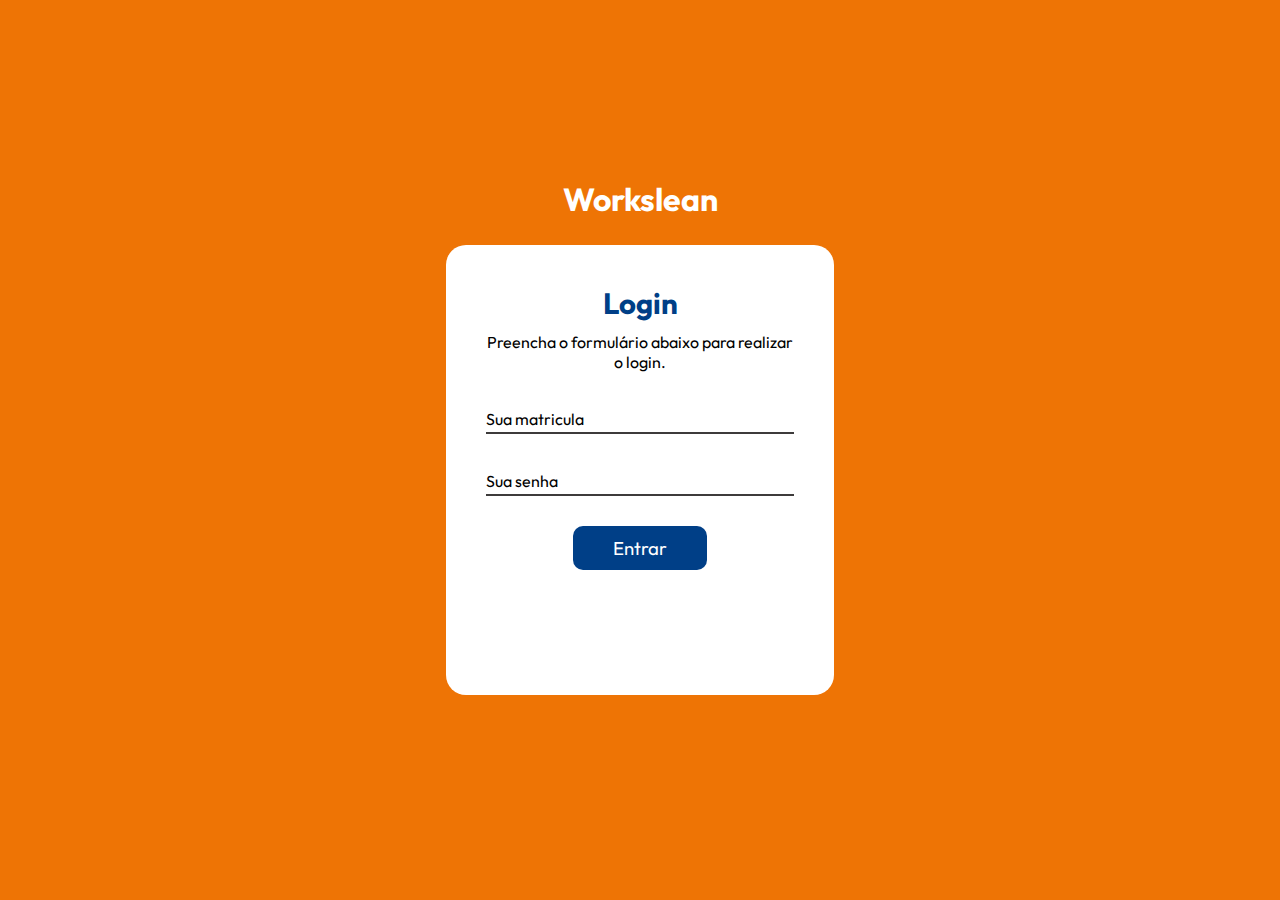
==== index.html @ ad7c2f4c "Titulo do login" ====
<!DOCTYPE html>
<html lang="en">
<head>
    <meta charset="UTF-8">
    <meta name="viewport" content="width=, initial-scale=1.0">
    <title>Tela login</title>
    <link rel="stylesheet" href="style.css">
</head>
<body>
<header>
    <nav class="titulo"><h1>Workslean</h1></nav>
</hearder>
    <section class="form-container">
        <div class="container">
            <form action="">
                <h1>Login</h1>
                <p>Preencha o formulário abaixo para realizar o login.</p>
                <div class="input-single">
                    <input type="text" name="" id="matricula-box" class="input" required>
                    <label for="matricula-box">Sua matricula</label>
                </div>

                <div class="input-single">
                    <input type="text" name="" id="senha-box" class="input" required>
                    <label for="senha-box">Sua senha</label>
                </div>

                <div class="btn"><input type="submit" value="Entrar"></div>
            </form>
        </div>
    </section>
</body>
</html>
---- style.css ----
@import url('https://fonts.googleapis.com/css2?family=Outfit:wght@100;200;300;400;500;600;700;800;900&display=swap');

*{
    margin: 0;
    padding: 0;
    box-sizing: border-box;
    font-family: 'Outfit', sans-serif;
}

.titulo {
    display: flex;
    justify-content: center ;
    color: #ffffff;
}

body{
    width: 100%;
    height: 100vh;
    background-color: #ee7405;
    background-position: center;
    background-repeat: no-repeat;
    background-size: cover;
    display: flex;
    align-items: center;
    justify-content: center;
}

.container{
    max-width: 1280px;
    margin: 0 auto;
    padding: 6%;
    box-shadow: #f89f4c;
}

form{
    background: #ffffff;
    max-width: 500px;
    height: 450px;
    padding: 40px;
    border-radius: 20px;
}

form h1{
    text-align: center;
    margin-bottom: 10px;
    color: #003F87;
    font-size: 22pt;
}

form p{
    text-align: center;
    margin-bottom: 25px;
}

form .input-single{
    position: relative;
    margin: 30px 0;
}

form .input-single label{
    position: absolute;
    left: 0;
    bottom: 5px;
    cursor: text;
    transition: all 0.5s;
    color: #000;
}

form .input-single .input{
    width: 100%;
    border: 0;
    border-bottom: 2px solid #3d3b3b;
    padding: 5px;
    outline: 0;
    font-size: 16px;
}

form .input-single .input:focus{
    border-bottom: 2px solid #000000;
}

form .input-single .input:focus ~ label, 
form .input-single .input:valid ~ label{
    transform: translateY(-20px);
    font-size: 12px;
    color: #000000;
    outline: none;
    box-shadow: 0 0 0 0;
    border: 0 none;
}

.btn{
    width: 100%;
    text-align: center;
    background: none;
}

form input[type=submit]{
    padding: 10px 40px;
    border: 0;
    border-radius: 10px;
    background-color: #003F87;
    color: #ffffff;
    font-size: 14pt;
    cursor: pointer;
}

.input {
    width: 100%;
    border: 0;
    border-bottom: 2px solid #ce6300;
    outline: 0;
    padding: 5px;
    font-size: 17px;
    outline: none;
}
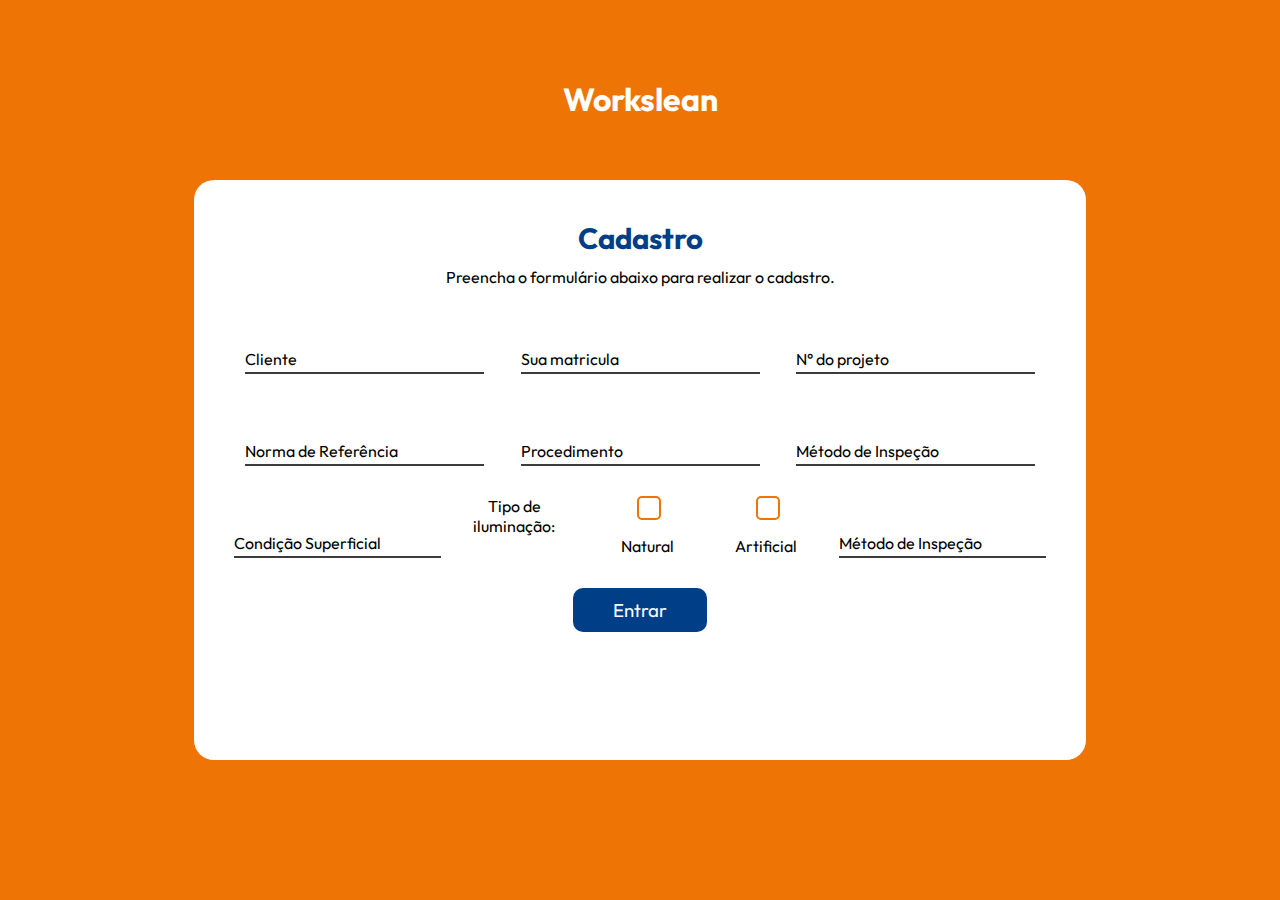
==== commit 919c39e6: "Resolução" ====
--- a/index.html
+++ b/index.html
@@ -1,33 +1,92 @@
 <!DOCTYPE html>
+
 <html lang="en">
 <head>
     <meta charset="UTF-8">
     <meta name="viewport" content="width=, initial-scale=1.0">
-    <title>Tela login</title>
-    <link rel="stylesheet" href="style.css">
+    <title>Document</title>
+    <link rel="stylesheet" href="style-cadastro.css">
+    <script type="text/javascript" src="scripts.js"></script>
+
 </head>
 <body>
-<header>
-    <nav class="titulo"><h1>Workslean</h1></nav>
-</hearder>
-    <section class="form-container">
-        <div class="container">
-            <form action="">
-                <h1>Login</h1>
-                <p>Preencha o formulário abaixo para realizar o login.</p>
-                <div class="input-single">
-                    <input type="text" name="" id="matricula-box" class="input" required>
-                    <label for="matricula-box">Sua matricula</label>
-                </div>
+    <header>
+        <nav class="titulo"><h1>Workslean</h1></nav>
+    </hearder>
+        <section class="form-container">
+            <div class="container">
+                <form action="" id="formulario">
+                    <h1>Cadastro</h1>
+                    <p>Preencha o formulário abaixo para realizar o cadastro.</p>
 
-                <div class="input-single">
-                    <input type="text" name="" id="senha-box" class="input" required>
-                    <label for="senha-box">Sua senha</label>
-                </div>
+                    <div class="box-one">
+                    <div class="input-single">
+                        <input type="text" name="" id="cliente-box" class="input" required>
+                        <label for="cliente-box">Cliente</label>
+                    </div>
+                    <div class="input-single">
+                        <input type="text" name="" id="projeto-box" class="input" required>
+                        <label for="projeto-box">Sua matricula</label>
+                    </div>
+                    <div class="input-single">
+                        <input type="text" name="" id="numero-proj-box" class="input" required>
+                        <label for="numero-proj-box">N° do projeto</label>
+                    </div>
+                    </div>
 
-                <div class="btn"><input type="submit" value="Entrar"></div>
-            </form>
-        </div>
-    </section>
+
+                    <div class="box-two">
+                        <div class="input-single">
+                            <input type="text" name="" id="norma-box" class="input" required>
+                            <label for="norma-box">Norma de Referência</label>
+                        </div>
+                        <div class="input-single">
+                            <input type="text" name="" id="procedimento-box" class="input" required>
+                            <label for="procedimento-box">Procedimento</label>
+                        </div>
+                        <div class="input-single">
+                            <input type="text" name="" id="metodo-box" class="input" required>
+                            <label for="metodo-box">Método de Inspeção</label>
+                        </div>
+                        </div>
+
+
+                        <div class="box-three">
+                            <div class="input-single">
+                                <input type="text" name="" id="condicao-sup-box" class="input" required>
+                                <label for="condicao-sup-box">Condição Superficial</label>
+                            </div>
+
+
+                            <p>Tipo de iluminação:</p>
+                            <div class="card">
+                              <div class="card-natural">
+                                <label class="checkbox-label">
+                                    <input type="checkbox" required>
+                                    <span class="checkbox-natural checkbox-customizar"></span>
+                                </label>
+                                <div class="titulo">Natural</div>
+                                </div>
+
+                                <div class="card-artificial">
+                                    <label class="checkbox-label">
+                                        <input type="checkbox" required>
+                                        <span class="checkbox-artificial checkbox-customizar"></span>
+                                    </label>
+                                    <div class="titulo">Artificial</div>
+                                    </div>
+                                </div>
+                            
+
+                            <div class="input-single">
+                                <input type="text" name="" id="tipo-box" class="input" required>
+                                <label for="tipo-box">Método de Inspeção</label>
+                            </div>
+                        </div>
+
+                        <div class="btn"><input type="submit"  onclick="checkValidaty()" value="Entrar"></div>
+                </form>
+            </div>
+        </section>
 </body>
 </html>--- a/style-cadastro.css
+++ b/style-cadastro.css
@@ -0,0 +1,259 @@
+@import url('https://fonts.googleapis.com/css2?family=Outfit:wght@100;200;300;400;500;600;700;800;900&display=swap');
+
+
+
+
+*{
+    margin: 0;
+    padding: 0;
+    box-sizing: border-box;
+    font-family: 'Outfit', sans-serif;
+}
+
+.titulo {
+    display: flex;
+    justify-content: center ;
+    color: #ffffff;
+}
+
+body{
+    width: 100%;
+    height: 100vh;
+    background-color: #ee7405;
+    background-position: center;
+    background-repeat: no-repeat;
+    background-size: cover;
+    display: flex;
+    align-items: center;
+    justify-content: center;
+}
+
+.container{
+    max-width: 1280px;
+    margin: 0 auto;
+    padding: 6%;
+    box-shadow: #f89f4c;
+}
+
+form{
+    background: #ffffff;
+    max-width: 600x;
+    height: 580px;
+    padding: 40px;
+    border-radius: 20px;
+}
+
+form h1{
+    text-align: center;
+    margin-bottom: 10px;
+    color: #003F87;
+    font-size: 22pt;
+}
+
+form p{
+    text-align: center;
+    margin-bottom: 25px;
+}
+
+form .input-single{
+    position: relative;
+    margin: 30px 0;
+}
+
+form .input-single label{
+    position: absolute;
+    left: 0;
+    bottom: 5px;
+    cursor: text;
+    transition: all 0.5s;
+    color: #000;
+}
+
+form .input-single .input{
+    width: 100%;
+    border: 0;
+    border-bottom: 2px solid #3d3b3b;
+    padding: 5px;
+    outline: 0;
+    font-size: 16px;
+}
+
+form .input-single .input:focus{
+    border-bottom: 2px solid #000000;
+}
+
+form .input-single .input:focus ~ label, 
+form .input-single .input:valid ~ label{
+    transform: translateY(-20px);
+    font-size: 12px;
+    color: #000000;
+    outline: none;
+    box-shadow: 0 0 0 0;
+    border: 0 none;
+}
+.btn{
+    width: 100%;
+    text-align: center;
+    background: none;
+}
+
+form input[type=submit]{
+    padding: 10px 40px;
+    border: 0;
+    border-radius: 10px;
+    background-color: #003F87;
+    color: #ffffff;
+    font-size: 14pt;
+    cursor: pointer;
+    transition: 0.3s;
+}
+
+form input[type=submit]:hover {
+    background-color: #001f42;
+}
+
+
+.input {
+    width: 100%;
+    border: 0;
+    border-bottom: 2px solid #ce6300;
+    outline: 0;
+    padding: 5px;
+    font-size: 17px;
+    outline: none;
+}
+.box-one, .box-two, .box-three{
+    display: flex;
+    justify-content: space-around;
+    gap: 14px;
+}
+
+.card::after {
+    clear: both;
+    display: block;
+    content: "";
+}
+
+.card .card-natural, .card-artificial {
+    float:left;
+    box-sizing: border-box;
+    text-align: center;
+    width: 50%;
+    padding: 0px 40px;
+}
+
+.card .titulo {
+    color: #000;
+
+}
+
+.checkbox-label input {
+    position: absolute;
+    opacity: 0;
+    cursor: pointer;
+}
+
+.checkbox-label {
+    position: relative;
+    display: block;
+    margin: auto;
+    cursor: pointer;
+    font-size: 21px;
+    line-height: 20px;
+    height: 20px;
+    width: 20px;
+    clear: both;
+    padding: 20px 0px;
+}
+
+.checkbox-label .checkbox-customizar {
+    position: absolute;
+    top: 0px;
+    left: 0px;
+    height: 24px;
+    width: 24px;
+    background-color: transparent;
+    border-radius: 5px;
+    transition: all 0.3s ease-out;
+    -webkit-transition: all 0.3s ease-out;
+    -moz-transition: all 0.3s ease-out;
+    -ms-transition: all 0.3s ease-out;
+    -o-transition: all 0.3s ease-out;
+    border: 2px solid #ee7405;
+}
+
+
+.checkbox-label input:checked ~ .checkbox-customizar {
+    background-color: #ee7405;
+    border-radius: 5px;
+    -webkit-transform: rotate(0deg) scale(1);
+    -ms-transform: rotate(0deg) scale(1);
+    transform: rotate(0deg) scale(1);
+    opacity: 1;
+    border: 2px solid #ee7405;
+}
+
+.checkbox-label .checkbox-customizar::after {
+    -o-transition: all 0.3s ease-out;
+    position: absolute;
+    content: "";
+    left: 10px;
+    top: 10px;
+    height: 0px;
+    width: 0px;
+    border-radius: 5px;
+    border: solid #003F87;
+    -webkit-transform: rotate(0deg) scale(0);
+    -ms-transform: rotate(0deg) scale(0);
+    transform: rotate(0deg) scale(0);
+    opacity: 1;
+    transition: all 0.3s ease-out;
+    -webkit-transition: all 0.3s;
+    -moz-transition: all 0.3s ease-out;
+    -ms-transition:all 0.3s ease-out
+}
+
+.checkbox-label input:checked ~ .checkbox-customizar::after {
+    -webkit-transform: rotate(45deg) scale(1);
+    -ms-transform: rotate(45deg) scale(1);
+    transform: rotate(45deg) scale(1);
+    left: 6px;
+    top: 3px;
+    height: 6px;
+    width: 8px;
+    border-radius: 0px;
+    border-width: 0 2px 2px 0;
+    background-color: transparent;
+}
+
+.checkbox-label .checkbox-customizar::before {
+    position: absolute;
+    content: "";
+    left: 5px;
+    top: 5px;
+    width: 0px;
+    height: 0px;
+    border-radius: 5px;
+    border: 2px solid #ee7405;
+    -webkit-transform: scale(0);
+    -ms-transform: scale(0);
+    transform: scale(0);
+}
+
+.checkbox-label input:checked ~ .checkbox-customizar::before {
+    -o-transition: all 0.3s ease-out;
+    left: -3px;
+    top: -3px;
+    width: 20px;
+    height: 20px;
+    border-radius: 5px;
+    -webkit-transform: scale(3);
+    -ms-transform: scale(3);
+    transform: scale(3);
+    opacity: 0;
+    z-index: 999;
+    transition: all 0.3s ease-out;
+    -webkit-transition: all 0.3s;
+    -moz-transition: all 0.3s ease-out;
+    -ms-transition:all 0.3s ease-out
+}
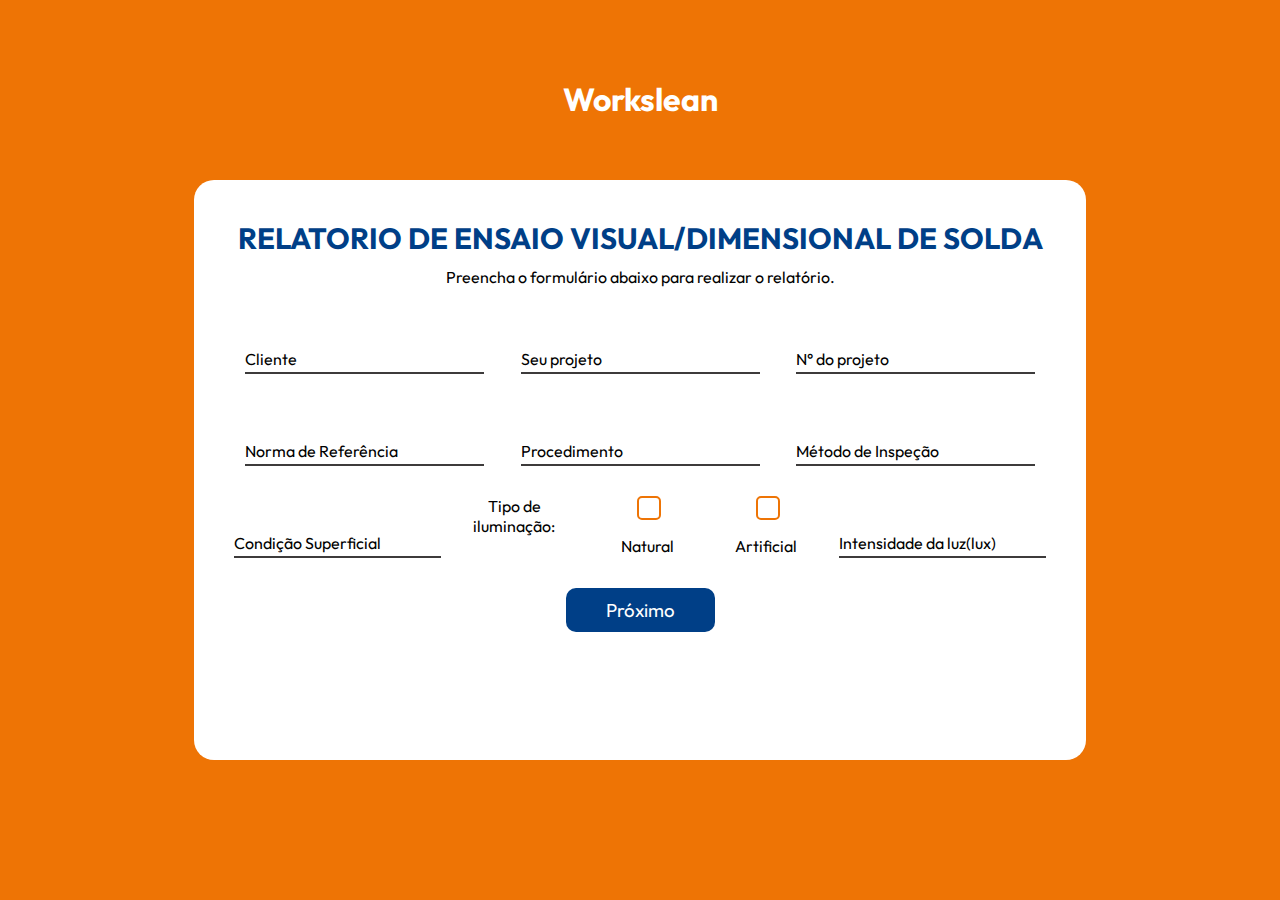
==== commit 316bbc6f: "Criação da segunda página" ====
--- a/index.html
+++ b/index.html
@@ -16,8 +16,8 @@
         <section class="form-container">
             <div class="container">
                 <form action="" id="formulario">
-                    <h1>Cadastro</h1>
-                    <p>Preencha o formulário abaixo para realizar o cadastro.</p>
+                    <h1>RELATORIO DE ENSAIO VISUAL/DIMENSIONAL DE SOLDA</h1>
+                    <p>Preencha o formulário abaixo para realizar o relatório.</p>
 
                     <div class="box-one">
                     <div class="input-single">
@@ -26,7 +26,7 @@
                     </div>
                     <div class="input-single">
                         <input type="text" name="" id="projeto-box" class="input" required>
-                        <label for="projeto-box">Sua matricula</label>
+                        <label for="projeto-box">Seu projeto</label>
                     </div>
                     <div class="input-single">
                         <input type="text" name="" id="numero-proj-box" class="input" required>
@@ -62,7 +62,7 @@
                             <div class="card">
                               <div class="card-natural">
                                 <label class="checkbox-label">
-                                    <input type="checkbox" required>
+                                    <input type="checkbox">
                                     <span class="checkbox-natural checkbox-customizar"></span>
                                 </label>
                                 <div class="titulo">Natural</div>
@@ -70,7 +70,7 @@
 
                                 <div class="card-artificial">
                                     <label class="checkbox-label">
-                                        <input type="checkbox" required>
+                                        <input type="checkbox">
                                         <span class="checkbox-artificial checkbox-customizar"></span>
                                     </label>
                                     <div class="titulo">Artificial</div>
@@ -79,12 +79,12 @@
                             
 
                             <div class="input-single">
-                                <input type="text" name="" id="tipo-box" class="input" required>
-                                <label for="tipo-box">Método de Inspeção</label>
+                                <input type="text" name="" id="intesidade-box" class="input" required>
+                                <label for="intesidade-box">Intensidade da luz(lux)</label>
                             </div>
                         </div>
 
-                        <div class="btn"><input type="submit"  onclick="checkValidaty()" value="Entrar"></div>
+                        <div class="btn"><input type="submit"  onclick="checkValidaty()" value="Próximo"></div>
                 </form>
             </div>
         </section>
--- a/style-cadastro.css
+++ b/style-cadastro.css
@@ -85,8 +85,8 @@
 form .input-single .input:focus ~ label, 
 form .input-single .input:valid ~ label{
     transform: translateY(-20px);
-    font-size: 12px;
-    color: #000000;
+    font-size: 17px;
+    color: #2c2c2c;
     outline: none;
     box-shadow: 0 0 0 0;
     border: 0 none;
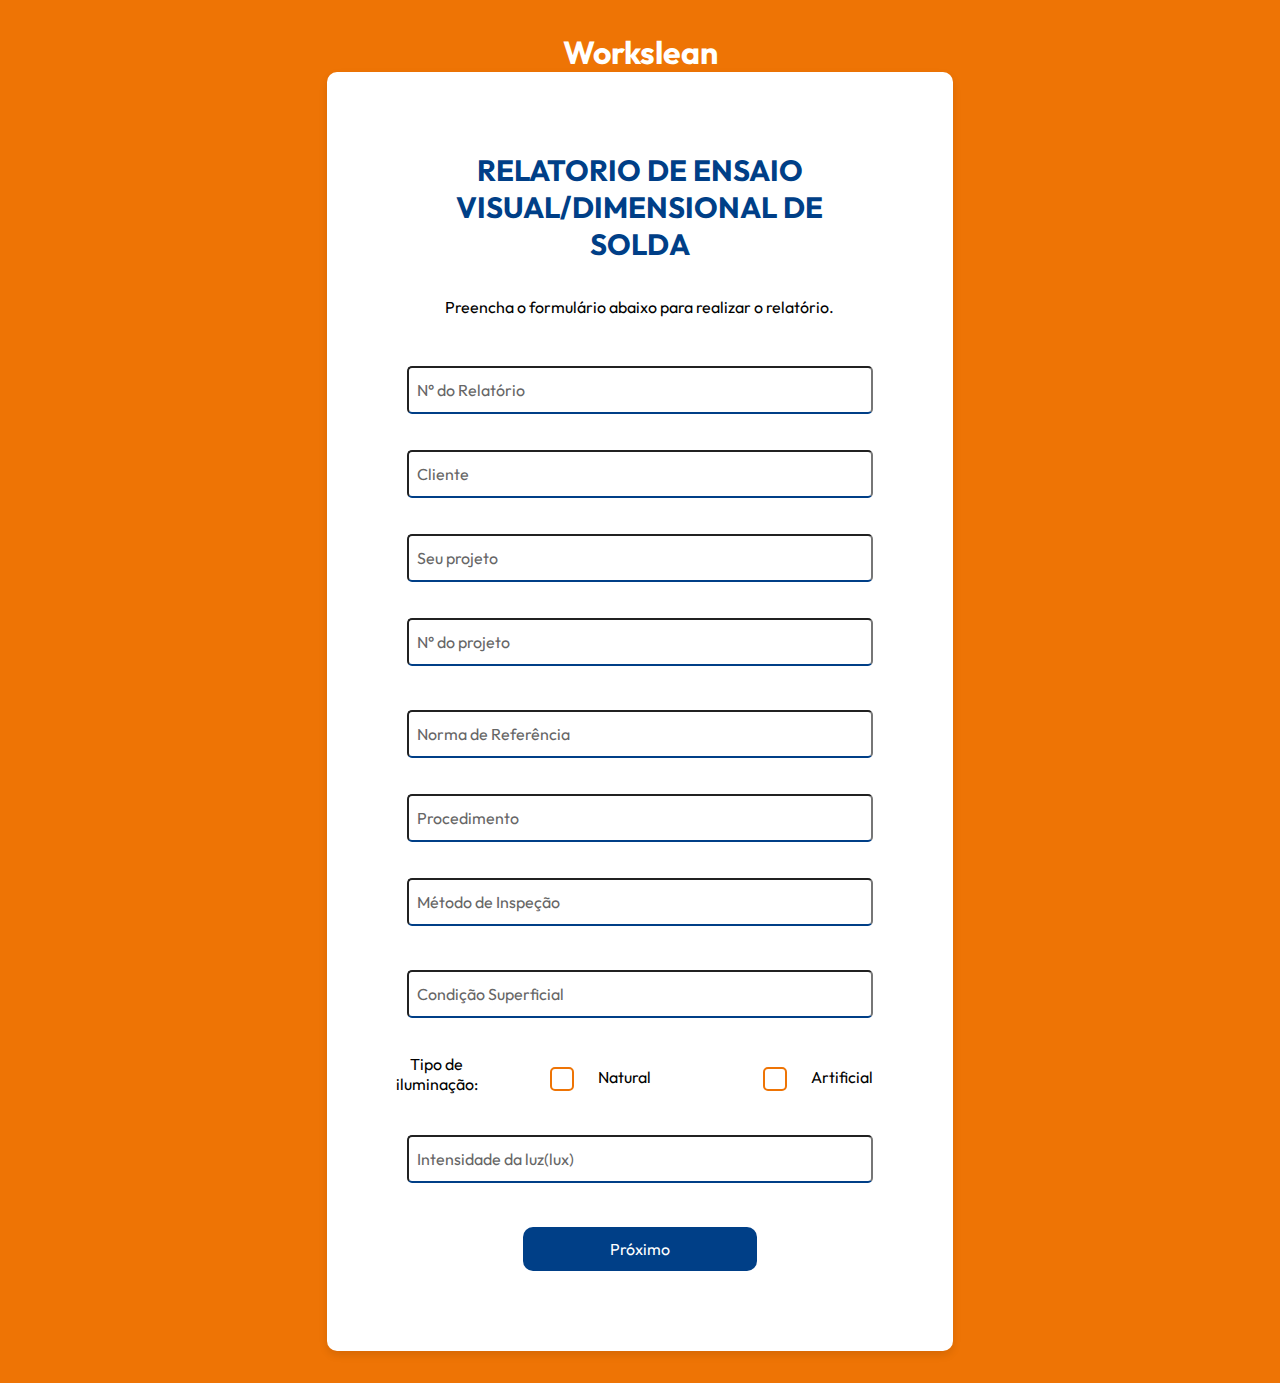
==== commit b202c002: "Criação de tela responsiva e mundando o desing da primeira página" ====
--- a/index.html
+++ b/index.html
@@ -4,7 +4,7 @@
 <head>
     <meta charset="UTF-8">
     <meta name="viewport" content="width=, initial-scale=1.0">
-    <title>Document</title>
+    <title>Relatório</title>
     <link rel="stylesheet" href="style-cadastro.css">
     <script type="text/javascript" src="scripts.js"></script>
 
@@ -20,6 +20,12 @@
                     <p>Preencha o formulário abaixo para realizar o relatório.</p>
 
                     <div class="box-one">
+
+                        <div class="input-single">
+                            <input type="text" name="" id="number-rel-box" class="input" required>
+                            <label for="number-rel-box">N° do Relatório</label>
+                        </div>
+
                     <div class="input-single">
                         <input type="text" name="" id="cliente-box" class="input" required>
                         <label for="cliente-box">Cliente</label>
@@ -58,8 +64,9 @@
                             </div>
 
 
-                            <p>Tipo de iluminação:</p>
+                            
                             <div class="card">
+                                <p>Tipo de iluminação:</p>
                               <div class="card-natural">
                                 <label class="checkbox-label">
                                     <input type="checkbox">
--- a/style-cadastro.css
+++ b/style-cadastro.css
@@ -1,131 +1,173 @@
 @import url('https://fonts.googleapis.com/css2?family=Outfit:wght@100;200;300;400;500;600;700;800;900&display=swap');
 
-
-
-
-*{
+* {
     margin: 0;
     padding: 0;
     box-sizing: border-box;
     font-family: 'Outfit', sans-serif;
 }
 
-.titulo {
-    display: flex;
-    justify-content: center ;
-    color: #ffffff;
-}
-
-body{
-    width: 100%;
-    height: 100vh;
+body {
+    margin-left: auto;
+    margin-right: auto;
+    width: 100%;
+    min-height: 100vh;
     background-color: #ee7405;
-    background-position: center;
-    background-repeat: no-repeat;
-    background-size: cover;
     display: flex;
     align-items: center;
     justify-content: center;
-}
-
-.container{
-    max-width: 1280px;
+    padding: 2rem;
+}
+
+/* Centraliza o título */
+.titulo {
+    display: flex;
+    justify-content: center;
+    color: #ffffff;
+}
+
+/* Ajusta container para centralização */
+.container {
+    margin-left: auto;
+    margin-right: auto;
+    width: 90%;
+    max-width: 900px;
+    background: #fff;
+    padding: 3rem;
+    border-radius: 10px;
+    box-shadow: 0px 4px 8px rgba(0, 0, 0, 0.1);
+}
+
+/* Formulário */
+form {
+    width: 100%;
+    max-width: 600px;
     margin: 0 auto;
-    padding: 6%;
-    box-shadow: #f89f4c;
-}
-
-form{
-    background: #ffffff;
-    max-width: 600x;
-    height: 580px;
-    padding: 40px;
-    border-radius: 20px;
-}
-
-form h1{
+    padding: 2rem;
+    display: flex;
+    flex-direction: column;
+    gap: 1.5rem;
+}
+
+/* Título do formulário */
+form h1 {
     text-align: center;
     margin-bottom: 10px;
     color: #003F87;
     font-size: 22pt;
 }
 
-form p{
+/* Parágrafo abaixo do título */
+form p {
     text-align: center;
     margin-bottom: 25px;
 }
 
-form .input-single{
+/* Ajuste dos inputs */
+.input-single {
     position: relative;
-    margin: 30px 0;
-}
-
-form .input-single label{
-    position: absolute;
-    left: 0;
-    bottom: 5px;
-    cursor: text;
-    transition: all 0.5s;
-    color: #000;
-}
-
-form .input-single .input{
-    width: 100%;
-    border: 0;
-    border-bottom: 2px solid #3d3b3b;
-    padding: 5px;
-    outline: 0;
+    width: 100%;
+    margin-bottom: 20px;
+}
+
+/* Estilo dos inputs */
+.input-single .input {
+    width: 100%;
+    padding: 12px;
+    border-bottom: 2px solid #003F87;
+    border-radius: 5px;
+    outline: none;
     font-size: 16px;
 }
 
-form .input-single .input:focus{
-    border-bottom: 2px solid #000000;
-}
-
-form .input-single .input:focus ~ label, 
-form .input-single .input:valid ~ label{
-    transform: translateY(-20px);
+/* Labels animadas */
+.input-single label {
+    position: absolute;
+    left: 10px;
+    top: 50%;
+    transform: translateY(-50%);
+    color: #666;
+    transition: 0.3s;
+}
+
+.input-single .input:focus {
+    border-color: #003F87;
+}
+
+.input-single .input:focus ~ label,
+.input-single .input:valid ~ label {
+    top: -10px;
     font-size: 17px;
-    color: #2c2c2c;
-    outline: none;
-    box-shadow: 0 0 0 0;
-    border: 0 none;
-}
-.btn{
-    width: 100%;
-    text-align: center;
-    background: none;
-}
-
-form input[type=submit]{
-    padding: 10px 40px;
-    border: 0;
+    color: #003F87;
+}
+
+/* Ajusta espaçamentos iguais para os campos */
+.box-one, .box-two, .box-three {
+    display: flex;
+    flex-wrap: wrap;
+    gap: 1rem;
+    justify-content: center;
+    width: 100%;
+}
+
+/* Faz os inputs ficarem alinhados corretamente */
+.box-one .input-single,
+.box-two .input-single,
+.box-three .input-single {
+    flex: 1;
+    min-width: 250px;
+}
+
+/* Alinhamento dos checkboxes */
+.card {
+    display: flex;
+    justify-content: center;
+    gap: 2rem;
+    width: 100%;
+}
+
+.card div {
+    display: flex;
+    align-items: center;
+    gap: 0.5rem;
+}
+
+/* Personalização dos checkboxes */
+.checkbox-label input {
+    display: none;
+}
+
+.checkbox-customizar {
+    width: 20px;
+    height: 20px;
+    border: 2px solid #003F87;
+    border-radius: 4px;
+    display: inline-block;
+    cursor: pointer;
+}
+
+.checkbox-label input:checked + .checkbox-customizar {
+    background-color: #003F87;
+}
+
+/* Botão */
+.btn {
+    margin-right: auto;
+    margin-left: auto;
+    width: 50%;
+    text-align: center;
+}
+
+form input[type=submit] {
+    width: 100%;
+    padding: 12px;
+    border: none;
     border-radius: 10px;
     background-color: #003F87;
-    color: #ffffff;
-    font-size: 14pt;
+    color: white;
+    font-size: 16px;
     cursor: pointer;
     transition: 0.3s;
-}
-
-form input[type=submit]:hover {
-    background-color: #001f42;
-}
-
-
-.input {
-    width: 100%;
-    border: 0;
-    border-bottom: 2px solid #ce6300;
-    outline: 0;
-    padding: 5px;
-    font-size: 17px;
-    outline: none;
-}
-.box-one, .box-two, .box-three{
-    display: flex;
-    justify-content: space-around;
-    gap: 14px;
 }
 
 .card::after {
@@ -142,7 +184,16 @@
     padding: 0px 40px;
 }
 
+.card p {
+    padding-left: 60px;
+    text-align: center;
+}
+
 .card .titulo {
+    display: flex;
+    justify-content: space-evenly;
+    padding-bottom: 20px;
+    padding-left: 20px;
     color: #000;
 
 }
@@ -257,3 +308,54 @@
     -moz-transition: all 0.3s ease-out;
     -ms-transition:all 0.3s ease-out
 }
+
+
+
+
+
+form input[type=submit]:hover {
+    background-color: #001f42;
+}
+
+/* Responsividade */
+@media (max-width: 768px) {
+    .container {
+        width: 95%;
+        padding: 1.5rem;
+    }
+
+    form {
+        padding: 1.5rem;
+        gap: 1rem;
+    }
+
+    .box-one, .box-two, .box-three {
+        flex-direction: column;
+        align-items: center;
+    }
+
+    .input-single {
+        width: 100%;
+    }
+}
+
+@media (max-width: 480px) {
+    .container {
+        width: 100%;
+        padding: 1rem;
+        border-radius: 0;
+    }
+
+    form {
+        padding: 1rem;
+    }
+
+    .input-single {
+        width: 100%;
+    }
+
+    .card {
+        flex-direction: column;
+        align-items: center;
+    }
+}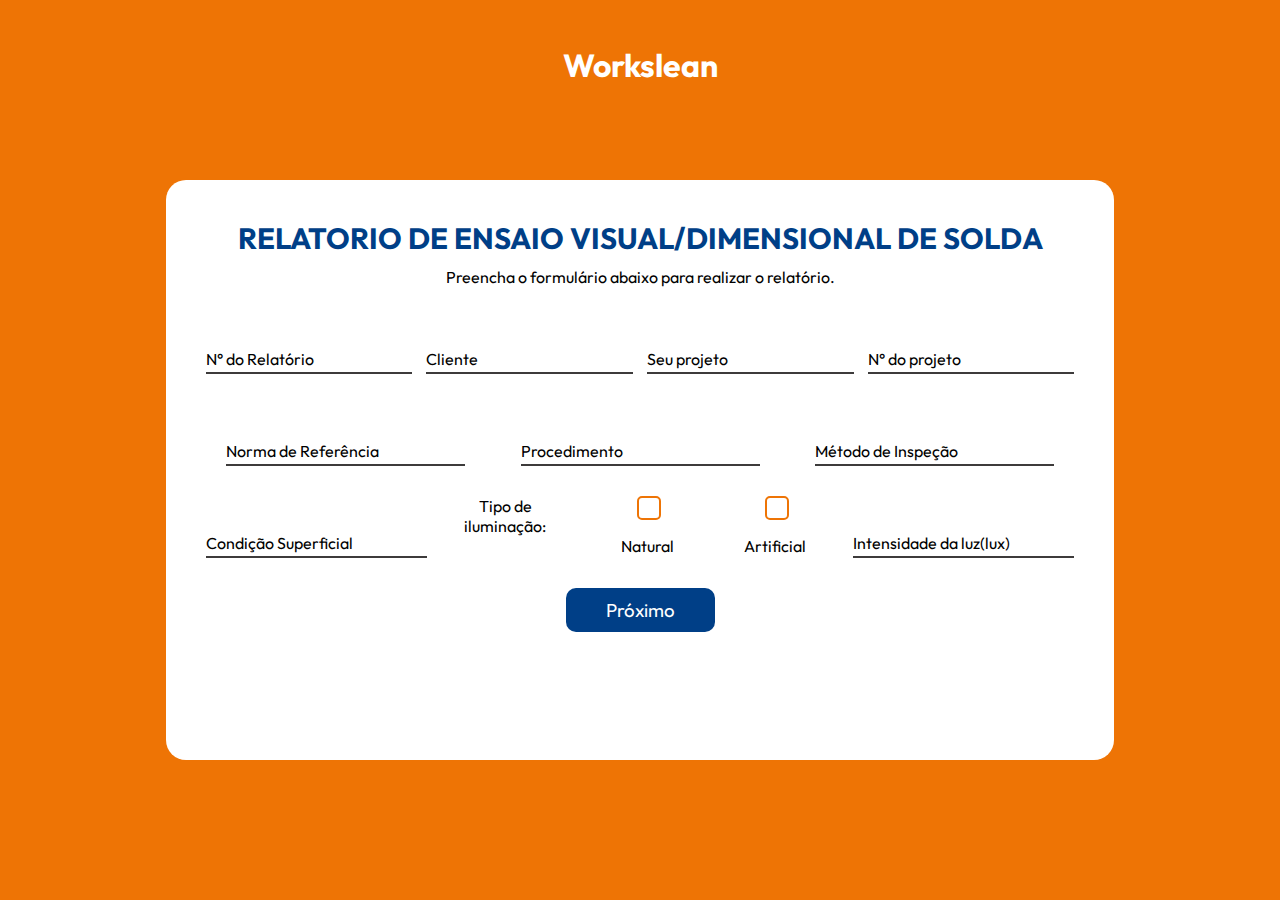
==== commit dcb45266: "Adicionando reposividade mobile" ====
--- a/index.html
+++ b/index.html
@@ -11,7 +11,7 @@
 </head>
 <body>
     <header>
-        <nav class="titulo"><h1>Workslean</h1></nav>
+        <nav class="titulo"><h1 class="titulo-primario">Workslean</h1></nav>
     </hearder>
         <section class="form-container">
             <div class="container">
@@ -64,9 +64,8 @@
                             </div>
 
 
-                            
-                            <div class="card">
-                                <p>Tipo de iluminação:</p>
+                            <p>Tipo de iluminação:</p>
+                            <div class="card">                              
                               <div class="card-natural">
                                 <label class="checkbox-label">
                                     <input type="checkbox">
--- a/style-cadastro.css
+++ b/style-cadastro.css
@@ -1,174 +1,155 @@
 @import url('https://fonts.googleapis.com/css2?family=Outfit:wght@100;200;300;400;500;600;700;800;900&display=swap');
 
-* {
+
+
+
+*{
     margin: 0;
     padding: 0;
     box-sizing: border-box;
     font-family: 'Outfit', sans-serif;
 }
 
-body {
-    margin-left: auto;
-    margin-right: auto;
+.titulo {
+    display: flex;
+    justify-content: center ;
+    color: #ffffff;
+}
+
+body{
+    padding: 0 auto;
     width: 100%;
-    min-height: 100vh;
+    height: 100vh;
     background-color: #ee7405;
+    background-position: center;
+    background-repeat: no-repeat;
+    background-size: cover;
     display: flex;
     align-items: center;
     justify-content: center;
-    padding: 2rem;
-}
-
-/* Centraliza o título */
-.titulo {
-    display: flex;
-    justify-content: center;
-    color: #ffffff;
-}
-
-/* Ajusta container para centralização */
-.container {
-    margin-left: auto;
-    margin-right: auto;
-    width: 90%;
-    max-width: 900px;
-    background: #fff;
-    padding: 3rem;
-    border-radius: 10px;
-    box-shadow: 0px 4px 8px rgba(0, 0, 0, 0.1);
-}
-
-/* Formulário */
-form {
-    width: 100%;
-    max-width: 600px;
-    margin: 0 auto;
-    padding: 2rem;
-    display: flex;
-    flex-direction: column;
-    gap: 1.5rem;
-}
-
-/* Título do formulário */
-form h1 {
+}
+
+.container{
+    max-width: 1280px;
+    margin: 30px auto;
+    padding: 6%;
+    box-shadow: #f89f4c;
+
+}
+
+form{
+    background: #ffffff;
+    max-width: 600x;
+    height: 580px;
+    padding: 40px;
+    border-radius: 20px;
+}
+
+form h1{
     text-align: center;
     margin-bottom: 10px;
     color: #003F87;
     font-size: 22pt;
 }
 
-/* Parágrafo abaixo do título */
-form p {
+form p{
     text-align: center;
     margin-bottom: 25px;
 }
 
-/* Ajuste dos inputs */
-.input-single {
+form .input-single{
     position: relative;
+    margin: 30px 0;
+}
+
+form .input-single label{
+    position: absolute;
+    left: 0;
+    bottom: 5px;
+    cursor: text;
+    transition: all 0.5s;
+    color: #000;
+}
+
+form .input-single .input{
     width: 100%;
-    margin-bottom: 20px;
-}
-
-/* Estilo dos inputs */
-.input-single .input {
+    border: 0;
+    border-bottom: 2px solid #3d3b3b;
+    padding: 5px;
+    outline: 0;
+    font-size: 16px;
+}
+
+form .input-single .input:focus{
+    border-bottom: 2px solid #000000;
+}
+
+form .input-single .input:focus ~ label, 
+form .input-single .input:valid ~ label{
+    transform: translateY(-20px);
+    font-size: 17px;
+    color: #2c2c2c;
+    outline: none;
+    box-shadow: 0 0 0 0;
+    border: 0 none;
+}
+.btn{
     width: 100%;
-    padding: 12px;
-    border-bottom: 2px solid #003F87;
-    border-radius: 5px;
-    outline: none;
-    font-size: 16px;
-}
-
-/* Labels animadas */
-.input-single label {
-    position: absolute;
-    left: 10px;
-    top: 50%;
-    transform: translateY(-50%);
-    color: #666;
-    transition: 0.3s;
-}
-
-.input-single .input:focus {
-    border-color: #003F87;
-}
-
-.input-single .input:focus ~ label,
-.input-single .input:valid ~ label {
-    top: -10px;
-    font-size: 17px;
-    color: #003F87;
-}
-
-/* Ajusta espaçamentos iguais para os campos */
-.box-one, .box-two, .box-three {
-    display: flex;
-    flex-wrap: wrap;
-    gap: 1rem;
-    justify-content: center;
-    width: 100%;
-}
-
-/* Faz os inputs ficarem alinhados corretamente */
-.box-one .input-single,
-.box-two .input-single,
-.box-three .input-single {
-    flex: 1;
-    min-width: 250px;
-}
-
-/* Alinhamento dos checkboxes */
-.card {
-    display: flex;
-    justify-content: center;
-    gap: 2rem;
-    width: 100%;
-}
-
-.card div {
-    display: flex;
-    align-items: center;
-    gap: 0.5rem;
-}
-
-/* Personalização dos checkboxes */
-.checkbox-label input {
-    display: none;
-}
-
-.checkbox-customizar {
-    width: 20px;
-    height: 20px;
-    border: 2px solid #003F87;
-    border-radius: 4px;
-    display: inline-block;
-    cursor: pointer;
-}
-
-.checkbox-label input:checked + .checkbox-customizar {
-    background-color: #003F87;
-}
-
-/* Botão */
-.btn {
-    margin-right: auto;
-    margin-left: auto;
-    width: 50%;
-    text-align: center;
-}
-
-form input[type=submit] {
-    width: 100%;
-    padding: 12px;
-    border: none;
+    text-align: center;
+    background: none;
+}
+
+
+
+form input[type=submit]{
+    padding: 10px 40px;
+    border: 0;
     border-radius: 10px;
     background-color: #003F87;
-    color: white;
-    font-size: 16px;
+    color: #ffffff;
+    font-size: 14pt;
     cursor: pointer;
     transition: 0.3s;
 }
+
+form input[type=submit]:hover {
+    background-color: #001f42;
+}
+
+
+.input {
+    width: 100%;
+    border-bottom: 2px solid #ce6300;
+    outline: 0;
+    padding: 5px;
+    font-size: 17px;
+    outline: none;
+}
+.box-one, .box-two, .box-three{
+    display: flex;
+    justify-content: space-around;
+    gap: 14px;
+}
+
+
+
+
+
+
+
+
+
+
+
+
+
+
+
+
+
+
+
+
 
 .card::after {
     clear: both;
@@ -184,16 +165,7 @@
     padding: 0px 40px;
 }
 
-.card p {
-    padding-left: 60px;
-    text-align: center;
-}
-
 .card .titulo {
-    display: flex;
-    justify-content: space-evenly;
-    padding-bottom: 20px;
-    padding-left: 20px;
     color: #000;
 
 }
@@ -313,49 +285,242 @@
 
 
 
+
+
+
+
+
+
+@media (max-width: 425px) {
+    @import url('https://fonts.googleapis.com/css2?family=Outfit:wght@100;200;300;400;500;600;700;800;900&display=swap');
+
+* {
+    margin: 0;
+    padding: 0;
+    box-sizing: border-box;
+    font-family: 'Outfit', sans-serif;
+}
+
+.titulo  h1 {
+    display: flex;
+    justify-content: center;
+    color: #ffffff;
+}
+
+body {
+    width: 100%;
+    height: 110vh;
+    background-color: #ee7405;
+    background-position: center;
+    background-repeat: no-repeat;
+    background-size: cover;
+    display: flex;
+    align-items: center;
+    justify-content: center;
+}
+
+.box-three p {
+
+}
+
+.container {
+    width: 90%;
+        max-width: 600px;
+        background: #fff;
+        padding: 2rem;
+        border-radius: 10px;
+        box-shadow: 0 4px 8px rgba(0, 0, 0, 0.1);
+        display: flex;
+        flex-direction: column;
+        align-items: center;
+        justify-content: center;
+        min-height: 80vh; /* Faz o container esticar um pouco mais */
+        margin-bottom: 20px
+}
+
+form {
+    background: #ffffff;
+    max-width: 600px;
+    height: 110%;;
+    padding: 40px;
+    border-radius: 20px;
+    flex-grow: 1;
+}
+
+form h1 {
+    text-align: center;
+    margin-bottom: 10px;
+    color: #003F87;
+    font-size: 22pt;
+}
+
+form p {
+    text-align: center;
+    margin-bottom: 25px;
+}
+
+form .input-single {
+    position: relative;
+    margin: 30px 0;
+}
+
+form .input-single label {
+    position: absolute;
+    left: 0;
+    bottom: 5px;
+    cursor: text;
+    transition: all 0.5s;
+    color: #000;
+}
+
+form .input-single .input {
+    width: 100%;
+    border: 0;
+    border-bottom: 2px solid #3d3b3b;
+    padding: 5px;
+    outline: 0;
+    font-size: 16px;
+}
+
+form .input-single .input:focus {
+    border-bottom: 2px solid #000000;
+}
+
+form .input-single .input:focus ~ label,
+form .input-single .input:valid ~ label {
+    transform: translateY(-20px);
+    font-size: 17px;
+    color: #2c2c2c;
+}
+
+.btn {
+    padding: 30px;
+    width: 75%;
+    text-align: center;
+}
+
+form input[type=submit] {
+    padding: 10px 40px;
+    border: 0;
+    border-radius: 10px;
+    background-color: #003F87;
+    color: #ffffff;
+    font-size: 14pt;
+    cursor: pointer;
+    transition: 0.3s;
+}
+
 form input[type=submit]:hover {
     background-color: #001f42;
 }
 
-/* Responsividade */
-@media (max-width: 768px) {
+/* Estilos para telas menores ou iguais a 768px */
+@media (max-width: 425px) {
+    body {
+        width: 100%;
+        min-height: 100vh;
+        background-color: #ee7405;
+        display: flex;
+        align-items: center;
+        justify-content: center;
+        padding: 2rem;
+    }
+
     .container {
-        width: 95%;
-        padding: 1.5rem;
-    }
-
-    form {
-        padding: 1.5rem;
-        gap: 1rem;
-    }
-
-    .box-one, .box-two, .box-three {
+
+        margin: 700px auto;
+        width: 90%;
+        max-width: 600px;
+        background: #fff;
+        padding: 2rem;
+        border-radius: 10px;
+        box-shadow: 0 4px 8px rgba(0, 0, 0, 0.1);
+        display: flex;
         flex-direction: column;
         align-items: center;
-    }
-
-    .input-single {
-        width: 100%;
-    }
-}
-
-@media (max-width: 480px) {
-    .container {
-        width: 100%;
-        padding: 1rem;
-        border-radius: 0;
+        justify-content: center;
+        min-height: 100vh; /* Faz o container esticar um pouco mais */
+        margin-bottom: 20px;
     }
 
     form {
-        padding: 1rem;
-    }
-
-    .input-single {
-        width: 100%;
-    }
-
-    .card {
+        width: 100%;
+        max-width: 600px;
+        padding: 2rem;
+        display: flex;
         flex-direction: column;
         align-items: center;
-    }
-}+        gap: 1.5rem;
+    }
+
+    .input-single {
+        position: relative;
+        width: 100%;
+    }
+
+    .input-single label {
+        position: absolute;
+        left: 10px;
+        top: 50%;
+        transform: translateY(-50%);
+        color: #666;
+        transition: 0.3s;
+    }
+
+    .input-single .input {
+        width: 100%;
+        padding: 12px;
+        border: 2px solid #ce6300;
+        border-radius: 5px;
+        outline: none;
+        font-size: 1rem;
+    }
+
+    .input-single .input:focus {
+        border-color: #003F87;
+    }
+
+    .input-single .input:focus ~ label,
+    .input-single .input:valid ~ label {
+        top: -10px;
+        font-size: 0.8rem;
+        color: #003F87;
+    }
+
+    .box-one, .box-two, .box-three {
+        display: flex;
+        flex-wrap: wrap;
+        gap: 1rem;
+        width: 100%;
+    }
+
+    .box-one .input-single,
+    .box-two .input-single,
+    .box-three .input-single {
+        flex: 1;
+        min-width: 250px;
+    }
+
+    .card {
+        display: flex;
+        justify-content: center;
+        gap: 2rem;
+        width: 100%;
+    }
+
+    form input[type=submit] {
+        width: 100%;
+        padding: 1rem;
+        border: none;
+        border-radius: 10px;
+        background-color: #003F87;
+        color: white;
+        font-size: 1.2rem;
+        cursor: pointer;
+        transition: 0.3s;
+    }
+
+    form input[type=submit]:hover {
+        background-color: #001f42;
+    }
+}
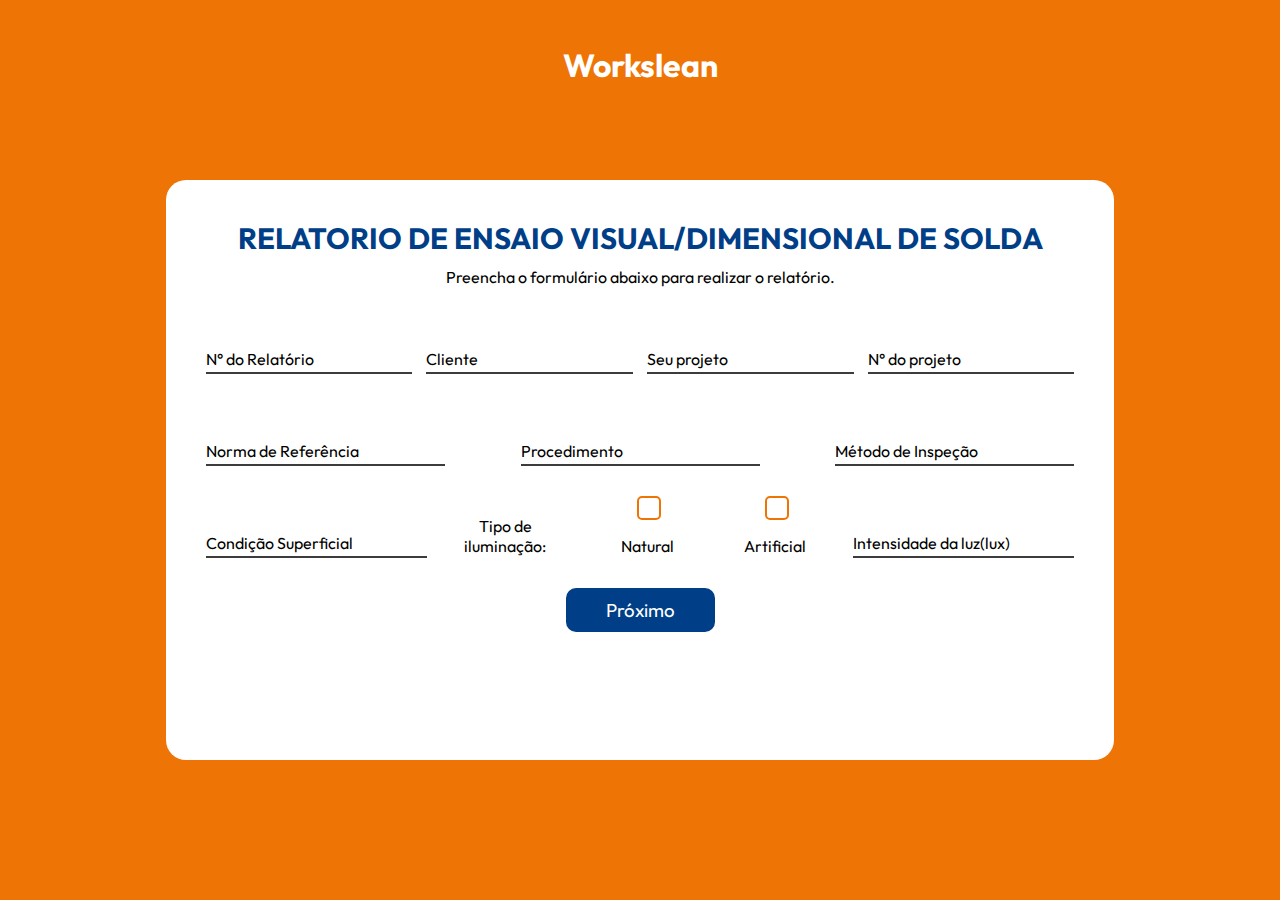
==== commit 2a9203e6: "Resoluçaão de alinhamentos" ====
--- a/index.html
+++ b/index.html
@@ -63,9 +63,8 @@
                                 <label for="condicao-sup-box">Condição Superficial</label>
                             </div>
 
-
-                            <p>Tipo de iluminação:</p>
-                            <div class="card">                              
+                            <div id="ilum-title"><p>Tipo de iluminação:</p></div>                            
+                            <div class="card" >                              
                               <div class="card-natural">
                                 <label class="checkbox-label">
                                     <input type="checkbox">
--- a/style-cadastro.css
+++ b/style-cadastro.css
@@ -45,6 +45,8 @@
     border-radius: 20px;
 }
 
+
+
 form h1{
     text-align: center;
     margin-bottom: 10px;
@@ -70,6 +72,7 @@
     transition: all 0.5s;
     color: #000;
 }
+
 
 form .input-single .input{
     width: 100%;
@@ -125,6 +128,12 @@
     font-size: 17px;
     outline: none;
 }
+
+div.box-two {
+    display: flex;
+    justify-content: space-between;
+}
+
 .box-one, .box-two, .box-three{
     display: flex;
     justify-content: space-around;
@@ -168,6 +177,11 @@
 .card .titulo {
     color: #000;
 
+}
+
+#ilum-title {
+    margin-top: 20px ;
+    color: #000
 }
 
 .checkbox-label input {
@@ -249,6 +263,7 @@
     background-color: transparent;
 }
 
+
 .checkbox-label .checkbox-customizar::before {
     position: absolute;
     content: "";
@@ -294,163 +309,66 @@
 @media (max-width: 425px) {
     @import url('https://fonts.googleapis.com/css2?family=Outfit:wght@100;200;300;400;500;600;700;800;900&display=swap');
 
-* {
-    margin: 0;
-    padding: 0;
-    box-sizing: border-box;
-    font-family: 'Outfit', sans-serif;
-}
-
-.titulo  h1 {
-    display: flex;
-    justify-content: center;
-    color: #ffffff;
-}
-
-body {
-    width: 100%;
-    height: 110vh;
-    background-color: #ee7405;
-    background-position: center;
-    background-repeat: no-repeat;
-    background-size: cover;
-    display: flex;
-    align-items: center;
-    justify-content: center;
-}
-
-.box-three p {
-
-}
-
-.container {
-    width: 90%;
-        max-width: 600px;
-        background: #fff;
+    * {
+        margin: 0;
+        padding: 0;
+        box-sizing: border-box;
+        font-family: 'Outfit', sans-serif;
+    }
+
+    html, body {
+        width: 100%;
+        max-width: 100vw; /* Evita rolagem horizontal */
+        min-height: 180vh;
+        overflow-x: hidden; /* Bloqueia a movimentação lateral */
+        background-color: #ee7405;
+        display: flex;
+        align-items: center;
+        justify-content: center;
         padding: 2rem;
-        border-radius: 10px;
-        box-shadow: 0 4px 8px rgba(0, 0, 0, 0.1);
-        display: flex;
-        flex-direction: column;
-        align-items: center;
-        justify-content: center;
-        min-height: 80vh; /* Faz o container esticar um pouco mais */
-        margin-bottom: 20px
-}
-
-form {
-    background: #ffffff;
-    max-width: 600px;
-    height: 110%;;
-    padding: 40px;
-    border-radius: 20px;
-    flex-grow: 1;
-}
-
-form h1 {
-    text-align: center;
-    margin-bottom: 10px;
-    color: #003F87;
-    font-size: 22pt;
-}
-
-form p {
-    text-align: center;
-    margin-bottom: 25px;
-}
-
-form .input-single {
-    position: relative;
-    margin: 30px 0;
-}
-
-form .input-single label {
-    position: absolute;
-    left: 0;
-    bottom: 5px;
-    cursor: text;
-    transition: all 0.5s;
-    color: #000;
-}
-
-form .input-single .input {
-    width: 100%;
-    border: 0;
-    border-bottom: 2px solid #3d3b3b;
-    padding: 5px;
-    outline: 0;
-    font-size: 16px;
-}
-
-form .input-single .input:focus {
-    border-bottom: 2px solid #000000;
-}
-
-form .input-single .input:focus ~ label,
-form .input-single .input:valid ~ label {
-    transform: translateY(-20px);
-    font-size: 17px;
-    color: #2c2c2c;
-}
-
-.btn {
-    padding: 30px;
-    width: 75%;
-    text-align: center;
-}
-
-form input[type=submit] {
-    padding: 10px 40px;
-    border: 0;
-    border-radius: 10px;
-    background-color: #003F87;
-    color: #ffffff;
-    font-size: 14pt;
-    cursor: pointer;
-    transition: 0.3s;
-}
-
-form input[type=submit]:hover {
-    background-color: #001f42;
-}
-
-/* Estilos para telas menores ou iguais a 768px */
-@media (max-width: 425px) {
-    body {
-        width: 100%;
-        min-height: 100vh;
-        background-color: #ee7405;
-        display: flex;
-        align-items: center;
-        justify-content: center;
-        padding: 2rem;
+    }
+
+    form h1 {
+        justify-content: center;
+        display: flex;
+        font-size: 18px;
     }
 
     .container {
-
-        margin: 700px auto;
+        position: relative;
+        top: 120px;
         width: 90%;
         max-width: 600px;
         background: #fff;
         padding: 2rem;
+        border-radius: 15px;
+        box-shadow: 0 4px 8px rgba(0, 0, 0, 0.1);
+        display: flex;
+        flex-direction: column;
+        align-items: center;
+        justify-content: center;
+        min-height: 100vh;
+        margin: 0 auto 100px auto; /* Centraliza e adiciona margem abaixo */
+    }
+
+    form {
         border-radius: 10px;
-        box-shadow: 0 4px 8px rgba(0, 0, 0, 0.1);
+        margin-bottom: 900px;
+        width: 100%;
+        padding: 2rem;
         display: flex;
         flex-direction: column;
         align-items: center;
-        justify-content: center;
-        min-height: 100vh; /* Faz o container esticar um pouco mais */
-        margin-bottom: 20px;
-    }
-
-    form {
-        width: 100%;
-        max-width: 600px;
-        padding: 2rem;
-        display: flex;
-        flex-direction: column;
-        align-items: center;
         gap: 1.5rem;
+        border: 0
+    }
+    header .titulo .titulo-primario {
+        position: relative;
+        top: 110px;
+        display: flex;
+        justify-content: center;
+        text-align: center;
+        color: white
     }
 
     .input-single {
@@ -500,6 +418,11 @@
         flex: 1;
         min-width: 250px;
     }
+    .card .titulo {
+        display: flex;
+        justify-content: center;
+        text-align: center;
+    }
 
     .card {
         display: flex;
@@ -507,6 +430,10 @@
         gap: 2rem;
         width: 100%;
     }
+    .card .card-artificial {
+        padding-right: 20px;
+        padding-left: 30px
+}
 
     form input[type=submit] {
         width: 100%;
@@ -524,3 +451,234 @@
         background-color: #001f42;
     }
 }
+
+
+@media (max-width: 320px) {
+    @import url('https://fonts.googleapis.com/css2?family=Outfit:wght@100;200;300;400;500;600;700;800;900&display=swap');
+
+    * {
+        margin: 0;
+        padding: 0;
+        box-sizing: border-box;
+        font-family: 'Outfit', sans-serif;
+    }
+
+
+    .card .titulo {
+        margin: 0 auto;
+        margin-bottom: 300px;
+        display: flex;
+        justify-content: center;
+        font-size: 19px;
+    }
+    
+
+    .box-three .card .titulo {
+        display: block;
+        justify-content
+    }
+
+    .box-three .card .checkbox-customizar {
+        margin: 30px 30px 30px 30px;
+    }
+    html, body {
+        width: 110%;
+        max-width: 100vw; /* Evita rolagem horizontal */
+        min-height: 180vh;
+        overflow-x: hidden; /* Bloqueia a movimentação lateral */
+        background-color: #ee7405;
+        display: flex;
+        align-items: center;
+        justify-content: center;
+    }
+
+    .container {
+        margin-top: 100px; /* Ajustado para descer mais */
+        position: relative;
+        top: 270px;
+        width: 50%;
+        max-width: 580px;
+        background: #fff;
+        border-radius: 15px;
+        box-shadow: 0 4px 8px rgba(0, 0, 0, 0.1);
+        display: flex;
+        flex-direction: column;
+        align-items: center;
+        justify-content: center;
+        height: 100%;
+        margin: 0 auto 0 auto;
+    }
+
+
+    .card .checkbox-label .checkbox {
+        margin-left: auto;
+        margin-right: auto;
+
+    }
+    form h1 {
+        display: flex;
+        font-size: 16px;
+        justify-content: center;
+    }
+
+    .btn{
+        margin-bottom: 137px;
+        width: 100%;
+        text-align: center;
+        background: none;
+    }
+
+
+    .card .titulo {
+        display: flex;
+        justify-content: center;
+        text-align: center;
+    }
+
+
+    .card {
+        display: flex;
+        justify-content: center;
+        gap: 2rem;
+        width: 100%;
+    }
+    .card .card-artificial .titulo {
+        display: flex;
+        justify-content: center;
+        margin: 11px 11px 11px 11px;
+        padding-right: 50%;
+        padding-left: 50%;
+}
+
+.card .card-natural .titulo {
+    display: flex;
+    justify-content: center;
+    margin: 11px 11px 11px 11px;
+    padding-right: 50%;
+    padding-left: 50%;
+}
+
+     header .titulo .titulo-primario {
+        display: block !important;
+        visibility: visible !important;
+        position: relative;
+        display: flex;
+        justify-content: center;
+        text-align: center;
+        color: white;
+        font-size: 20px;
+        font-weight: bold;
+        margin-bottom: 25px;
+    }
+
+
+    .card .checkbox {
+        display: flex;
+        flex-direction: column; /* Alinha em coluna */
+        align-items: center;
+    }
+
+    .box-three .card .checkbox-customizar {
+        margin: 0; /* Remove margem lateral */
+    }
+
+    form .formulario {
+        border-radius: 10px;
+        margin: 30px 30px 30px 30px;
+        margin-bottom: 10px;
+        width: 100%;
+        height: 500px;
+        padding: 2rem;
+        display: flex;
+        flex-direction: column;
+        align-items: center;
+        gap: 1.5rem;
+        border: 0
+    }
+
+    .input-single {
+        position: relative;
+        width: 20%;
+        align-items: center;
+    }
+
+    .input-single label {
+        position: absolute;
+        left: 0px;
+        top: 50%;
+        transform: translateY(-50%);
+        color: #666;
+        transition: 0.3s;
+    }
+
+
+    form .input-single .input {
+            width: 60%;
+            border: 0;
+            display: flex;
+            margin-right: 120px;
+            align-items: center;
+            border-bottom: 2px solid #3d3b3b;
+            padding: 5px;
+            outline: 0;
+            font-size: 16px;
+            gap: 14px;
+    }
+
+    .input-single .input:focus {
+        border-color: #003F87;
+    }
+
+    .input-single .input:focus ~ label,
+    .input-single .input:valid ~ label {
+        top: -10px;
+        font-size: 0.8rem;
+        color: #003F87;
+    }
+
+    .box-one, .box-two, .box-three {
+        display: flex;
+        flex-wrap: wrap;
+        gap: 1rem;
+        width: 100%;
+    }
+
+    .box-one .input-single,
+    .box-two .input-single,
+    .box-three .input-single {
+        flex: 1;
+        min-width: 250px;
+    }
+
+    .card {
+        display: flex;
+        justify-content: center;
+        gap: 2rem;
+        width: 100%;
+        padding-right: 18px;
+    }
+    .card .checkbox {
+        display:flex;
+        justify-content: space-around;
+    }
+
+    .card .checkbox-customizar {
+        padding-right: 18px
+    }
+
+    form input[type=submit] {
+        width: 100%;
+        padding: 1rem;
+        border: none;
+        border-radius: 10px;
+        background-color: #003F87;
+        color: white;
+        font-size: 1.2rem;
+        cursor: pointer;
+        transition: 0.3s;
+    }
+
+    form input[type=submit]:hover {
+        background-color: #001f42;
+    }
+}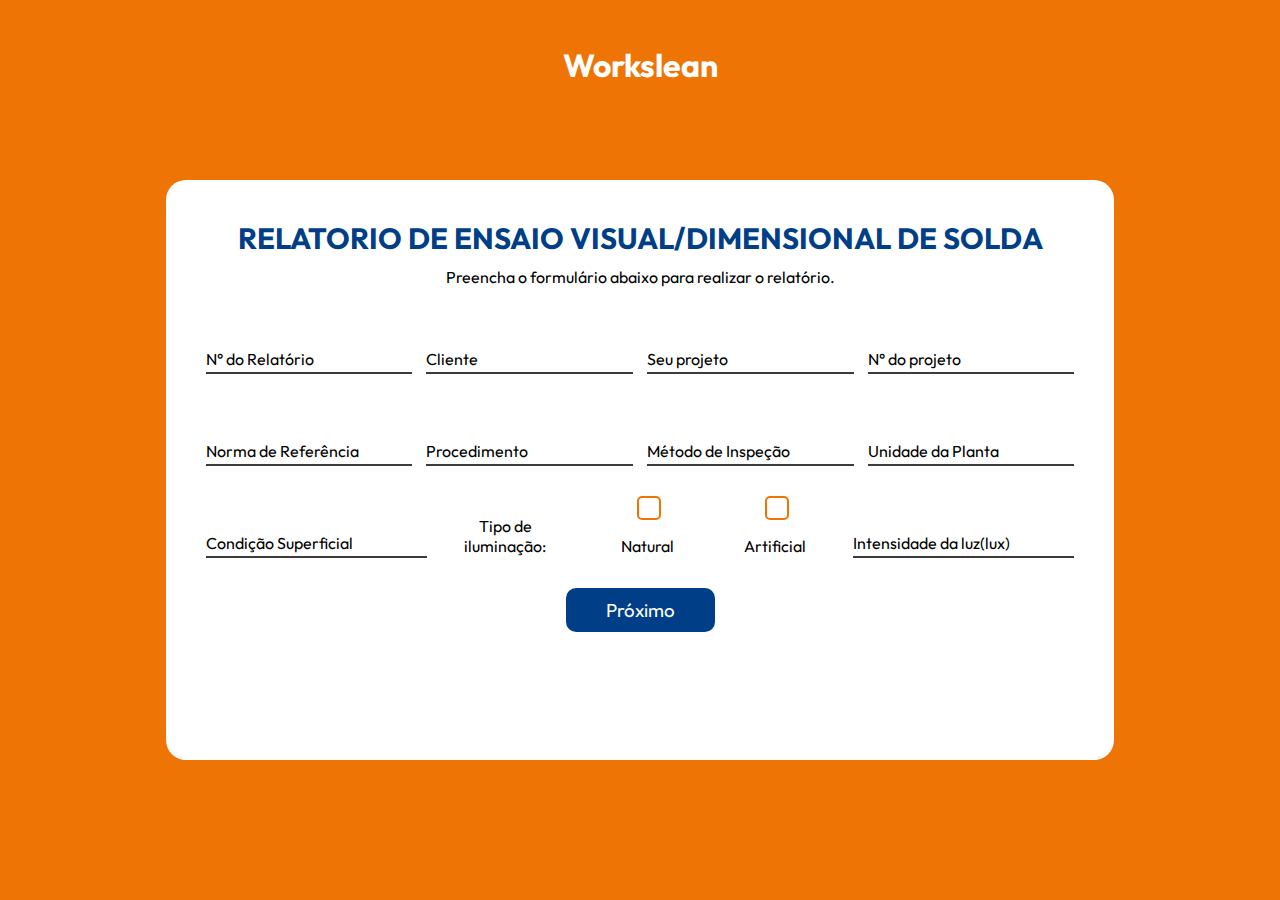
==== commit db21a604: "Finalizando telas do relatório" ====
--- a/index.html
+++ b/index.html
@@ -5,7 +5,7 @@
     <meta charset="UTF-8">
     <meta name="viewport" content="width=, initial-scale=1.0">
     <title>Relatório</title>
-    <link rel="stylesheet" href="style-cadastro.css">
+    <link rel="stylesheet" href="style.css">
     <script type="text/javascript" src="scripts.js"></script>
 
 </head>
@@ -54,6 +54,10 @@
                             <input type="text" name="" id="metodo-box" class="input" required>
                             <label for="metodo-box">Método de Inspeção</label>
                         </div>
+                        <div class="input-single">
+                            <input type="text" name="" id="uni-box" class="input" required>
+                            <label for="uni-box">Unidade da Planta</label>
+                        </div>
                         </div>
 
 
--- a/style.css
+++ b/style.css
@@ -0,0 +1,683 @@
+@import url('https://fonts.googleapis.com/css2?family=Outfit:wght@100;200;300;400;500;600;700;800;900&display=swap');
+
+
+
+
+*{
+    margin: 0;
+    padding: 0;
+    box-sizing: border-box;
+    font-family: 'Outfit', sans-serif;
+}
+
+.titulo {
+    display: flex;
+    justify-content: center ;
+    color: #ffffff;
+}
+
+body{
+    padding: 0 auto;
+    width: 100%;
+    height: 100vh;
+    background-color: #ee7405;
+    background-position: center;
+    background-repeat: no-repeat;
+    background-size: cover;
+    display: flex;
+    align-items: center;
+    justify-content: center;
+}
+
+.container{
+    max-width: 1280px;
+    margin: 30px auto;
+    padding: 6%;
+    box-shadow: #f89f4c;
+
+}
+
+form{
+    background: #ffffff;
+    max-width: 600x;
+    height: 580px;
+    padding: 40px;
+    border-radius: 20px;
+}
+
+
+
+form h1{
+    text-align: center;
+    margin-bottom: 10px;
+    color: #003F87;
+    font-size: 22pt;
+}
+
+form p{
+    text-align: center;
+    margin-bottom: 25px;
+}
+
+form .input-single{
+    position: relative;
+    margin: 30px 0;
+}
+
+form .input-single label{
+    position: absolute;
+    left: 0;
+    bottom: 5px;
+    cursor: text;
+    transition: all 0.5s;
+    color: #000;
+}
+
+
+form .input-single .input{
+    width: 100%;
+    border: 0;
+    border-bottom: 2px solid #3d3b3b;
+    padding: 5px;
+    outline: 0;
+    font-size: 16px;
+}
+
+form .input-single .input:focus{
+    border-bottom: 2px solid #000000;
+}
+
+form .input-single .input:focus ~ label, 
+form .input-single .input:valid ~ label{
+    transform: translateY(-20px);
+    font-size: 17px;
+    color: #2c2c2c;
+    outline: none;
+    box-shadow: 0 0 0 0;
+    border: 0 none;
+}
+.btn{
+    width: 100%;
+    text-align: center;
+    background: none;
+}
+
+
+
+form input[type=submit]{
+    padding: 10px 40px;
+    border: 0;
+    border-radius: 10px;
+    background-color: #003F87;
+    color: #ffffff;
+    font-size: 14pt;
+    cursor: pointer;
+    transition: 0.3s;
+}
+
+form input[type=submit]:hover {
+    background-color: #001f42;
+}
+
+
+.input {
+    width: 100%;
+    border-bottom: 2px solid #ce6300;
+    outline: 0;
+    padding: 5px;
+    font-size: 17px;
+    outline: none;
+}
+
+div.box-two {
+    display: flex;
+    justify-content: space-between;
+}
+
+.box-one, .box-two, .box-three{
+    display: flex;
+    justify-content: space-around;
+    gap: 14px;
+}
+
+
+
+
+
+
+
+
+
+
+
+
+
+
+
+
+
+
+
+
+
+.card::after {
+    clear: both;
+    display: block;
+    content: "";
+}
+
+.card .card-natural, .card-artificial {
+    float:left;
+    box-sizing: border-box;
+    text-align: center;
+    width: 50%;
+    padding: 0px 40px;
+}
+
+.card .titulo {
+    color: #000;
+
+}
+
+#ilum-title {
+    margin-top: 20px ;
+    color: #000
+}
+
+.checkbox-label input {
+    position: absolute;
+    opacity: 0;
+    cursor: pointer;
+}
+
+.checkbox-label {
+    position: relative;
+    display: block;
+    margin: auto;
+    cursor: pointer;
+    font-size: 21px;
+    line-height: 20px;
+    height: 20px;
+    width: 20px;
+    clear: both;
+    padding: 20px 0px;
+}
+
+.checkbox-label .checkbox-customizar {
+    position: absolute;
+    top: 0px;
+    left: 0px;
+    height: 24px;
+    width: 24px;
+    background-color: transparent;
+    border-radius: 5px;
+    transition: all 0.3s ease-out;
+    -webkit-transition: all 0.3s ease-out;
+    -moz-transition: all 0.3s ease-out;
+    -ms-transition: all 0.3s ease-out;
+    -o-transition: all 0.3s ease-out;
+    border: 2px solid #ee7405;
+}
+
+
+.checkbox-label input:checked ~ .checkbox-customizar {
+    background-color: #ee7405;
+    border-radius: 5px;
+    -webkit-transform: rotate(0deg) scale(1);
+    -ms-transform: rotate(0deg) scale(1);
+    transform: rotate(0deg) scale(1);
+    opacity: 1;
+    border: 2px solid #ee7405;
+}
+
+.checkbox-label .checkbox-customizar::after {
+    -o-transition: all 0.3s ease-out;
+    position: absolute;
+    content: "";
+    left: 10px;
+    top: 10px;
+    height: 0px;
+    width: 0px;
+    border-radius: 5px;
+    border: solid #003F87;
+    -webkit-transform: rotate(0deg) scale(0);
+    -ms-transform: rotate(0deg) scale(0);
+    transform: rotate(0deg) scale(0);
+    opacity: 1;
+    transition: all 0.3s ease-out;
+    -webkit-transition: all 0.3s;
+    -moz-transition: all 0.3s ease-out;
+    -ms-transition:all 0.3s ease-out
+}
+
+.checkbox-label input:checked ~ .checkbox-customizar::after {
+    -webkit-transform: rotate(45deg) scale(1);
+    -ms-transform: rotate(45deg) scale(1);
+    transform: rotate(45deg) scale(1);
+    left: 6px;
+    top: 3px;
+    height: 6px;
+    width: 8px;
+    border-radius: 0px;
+    border-width: 0 2px 2px 0;
+    background-color: transparent;
+}
+
+
+.checkbox-label .checkbox-customizar::before {
+    position: absolute;
+    content: "";
+    left: 5px;
+    top: 5px;
+    width: 0px;
+    height: 0px;
+    border-radius: 5px;
+    border: 2px solid #ee7405;
+    -webkit-transform: scale(0);
+    -ms-transform: scale(0);
+    transform: scale(0);
+}
+
+.checkbox-label input:checked ~ .checkbox-customizar::before {
+    -o-transition: all 0.3s ease-out;
+    left: -3px;
+    top: -3px;
+    width: 20px;
+    height: 20px;
+    border-radius: 5px;
+    -webkit-transform: scale(3);
+    -ms-transform: scale(3);
+    transform: scale(3);
+    opacity: 0;
+    z-index: 999;
+    transition: all 0.3s ease-out;
+    -webkit-transition: all 0.3s;
+    -moz-transition: all 0.3s ease-out;
+    -ms-transition:all 0.3s ease-out
+}
+
+
+
+
+
+
+
+
+
+
+
+@media (max-width: 425px) {
+    @import url('https://fonts.googleapis.com/css2?family=Outfit:wght@100;200;300;400;500;600;700;800;900&display=swap');
+
+    * {
+        margin: 0;
+        padding: 0;
+        box-sizing: border-box;
+        font-family: 'Outfit', sans-serif;
+    }
+
+    html, body {
+        width: 100%;
+        max-width: 100vw; /* Evita rolagem horizontal */
+        min-height: 180vh;
+        overflow-x: hidden; /* Bloqueia a movimentação lateral */
+        background-color: #ee7405;
+        display: flex;
+        align-items: center;
+        justify-content: center;
+        padding: 2rem;
+    }
+
+    form h1 {
+        justify-content: center;
+        display: flex;
+        font-size: 18px;
+    }
+
+    .container {
+        position: relative;
+        top: 120px;
+        width: 90%;
+        max-width: 600px;
+        background: #fff;
+        padding: 2rem;
+        border-radius: 15px;
+        box-shadow: 0 4px 8px rgba(0, 0, 0, 0.1);
+        display: flex;
+        flex-direction: column;
+        align-items: center;
+        justify-content: center;
+        min-height: 100vh;
+        margin: 0 auto 100px auto; /* Centraliza e adiciona margem abaixo */
+    }
+
+    form {
+        border-radius: 10px;
+        margin-bottom: 900px;
+        width: 100%;
+        padding: 2rem;
+        display: flex;
+        flex-direction: column;
+        align-items: center;
+        gap: 1.5rem;
+        border: 0
+    }
+    header .titulo .titulo-primario {
+        position: relative;
+        top: 110px;
+        display: flex;
+        justify-content: center;
+        text-align: center;
+        color: white
+    }
+
+    .input-single {
+        position: relative;
+        width: 100%;
+    }
+
+    .input-single label {
+        position: absolute;
+        left: 10px;
+        top: 50%;
+        transform: translateY(-50%);
+        color: #666;
+        transition: 0.3s;
+    }
+
+    .input-single .input {
+        width: 100%;
+        padding: 12px;
+        border: 2px solid #ce6300;
+        border-radius: 5px;
+        outline: none;
+        font-size: 1rem;
+    }
+
+    .input-single .input:focus {
+        border-color: #003F87;
+    }
+
+    .input-single .input:focus ~ label,
+    .input-single .input:valid ~ label {
+        top: -10px;
+        font-size: 0.8rem;
+        color: #003F87;
+    }
+
+    .box-one, .box-two, .box-three {
+        display: flex;
+        flex-wrap: wrap;
+        gap: 1rem;
+        width: 100%;
+    }
+
+    .box-one .input-single,
+    .box-two .input-single,
+    .box-three .input-single {
+        flex: 1;
+        min-width: 250px;
+    }
+    .card .titulo {
+        display: flex;
+        justify-content: center;
+        text-align: center;
+    }
+
+    .card {
+        display: flex;
+        justify-content: center;
+        gap: 2rem;
+        width: 100%;
+    }
+    .card .card-artificial {
+        padding-right: 20px;
+        padding-left: 30px
+}
+
+    form input[type=submit] {
+        width: 100%;
+        padding: 1rem;
+        border: none;
+        border-radius: 10px;
+        background-color: #003F87;
+        color: white;
+        font-size: 1.2rem;
+        cursor: pointer;
+        transition: 0.3s;
+    }
+
+    form input[type=submit]:hover {
+        background-color: #001f42;
+    }
+}
+
+
+@media (max-width: 320px) {
+    @import url('https://fonts.googleapis.com/css2?family=Outfit:wght@100;200;300;400;500;600;700;800;900&display=swap');
+
+    * {
+        margin: 0;
+        padding: 0;
+        box-sizing: border-box;
+        font-family: 'Outfit', sans-serif;
+    }
+
+
+    .card .titulo {
+        margin: 0 auto;
+        margin-bottom: 300px;
+        display: flex;
+        justify-content: center;
+        font-size: 19px;
+    }
+
+    .box-three .card .titulo {
+        display: block;
+    }
+
+    .box-three .card .checkbox-customizar {
+        margin: 30px 30px 30px 30px;
+    }
+
+    html, body {
+        width: 110%;
+        max-width: 100vw; /* Evita rolagem horizontal */
+        min-height: 180vh;
+        overflow-x: hidden; /* Bloqueia a movimentação lateral */
+        background-color: #ee7405;
+        display: flex;
+        align-items: center;
+        justify-content: center;
+    }
+
+    .container {
+        margin-top: 100px; /* Ajustado para descer mais */
+        position: relative;
+        top: 270px;
+        width: 50%;
+        max-width: 580px;
+        background: #fff;
+        border-radius: 15px;
+        box-shadow: 0 4px 8px rgba(0, 0, 0, 0.1);
+        display: flex;
+        flex-direction: column;
+        align-items: center;
+        justify-content: center;
+        height: 100%;
+        margin: 0 auto 0 auto;
+    }
+
+
+    .card .checkbox-label .checkbox {
+        margin-left: auto;
+        margin-right: auto;
+
+    }
+    form h1 {
+        display: flex;
+        font-size: 16px;
+        justify-content: center;
+    }
+
+    .btn{
+        margin-bottom: 137px;
+        width: 100%;
+        text-align: center;
+        background: none;
+    }
+
+
+    .card .titulo {
+        display: flex;
+        justify-content: center;
+        text-align: center;
+    }
+
+
+    .card {
+        display: flex;
+        justify-content: center;
+        gap: 2rem;
+        width: 100%;
+    }
+    .card .card-artificial .titulo {
+        display: flex;
+        justify-content: center;
+        margin: 11px 11px 11px 11px;
+        padding-right: 50%;
+        padding-left: 50%;
+}
+
+.card .card-natural .titulo {
+    display: flex;
+    justify-content: center;
+    margin: 11px 11px 11px 11px;
+    padding-right: 50%;
+    padding-left: 50%;
+}
+
+     header .titulo .titulo-primario {
+        display: block !important;
+        visibility: visible !important;
+        position: relative;
+        display: flex;
+        justify-content: center;
+        text-align: center;
+        color: white;
+        font-size: 20px;
+        font-weight: bold;
+        margin-bottom: 25px;
+    }
+
+
+    .card .checkbox {
+        display: flex;
+        flex-direction: column; /* Alinha em coluna */
+        align-items: center;
+    }
+
+    .box-three .card .checkbox-customizar {
+        margin: 0; /* Remove margem lateral */
+    }
+
+    form .formulario {
+        border-radius: 10px;
+        margin: 30px 30px 30px 30px;
+        margin-bottom: 10px;
+        width: 100%;
+        height: 500px;
+        padding: 2rem;
+        display: flex;
+        flex-direction: column;
+        align-items: center;
+        gap: 1.5rem;
+        border: 0
+    }
+
+    .input-single {
+        position: relative;
+        width: 20%;
+        align-items: center;
+    }
+
+    .input-single label {
+        position: absolute;
+        left: 0px;
+        top: 50%;
+        transform: translateY(-50%);
+        color: #666;
+        transition: 0.3s;
+    }
+
+
+    form .input-single .input {
+            width: 60%;
+            border: 0;
+            display: flex;
+            margin-right: 120px;
+            align-items: center;
+            border-bottom: 2px solid #3d3b3b;
+            padding: 5px;
+            outline: 0;
+            font-size: 16px;
+            gap: 14px;
+    }
+
+    .input-single .input:focus {
+        border-color: #003F87;
+    }
+
+    .input-single .input:focus ~ label,
+    .input-single .input:valid ~ label {
+        top: -10px;
+        font-size: 0.8rem;
+        color: #003F87;
+    }
+
+    .box-one, .box-two, .box-three {
+        display: flex;
+        flex-wrap: wrap;
+        gap: 1rem;
+        width: 100%;
+    }
+
+    .box-one .input-single,
+    .box-two .input-single,
+    .box-three .input-single {
+        flex: 1;
+        min-width: 250px;
+    }
+
+    .card {
+        display: flex;
+        justify-content: center;
+        gap: 2rem;
+        width: 100%;
+        padding-right: 18px;
+    }
+    .card .checkbox {
+        display:flex;
+        justify-content: space-around;
+    }
+
+    .card .checkbox-customizar {
+        padding-right: 18px
+    }
+
+    form input[type=submit] {
+        width: 100%;
+        padding: 1rem;
+        border: none;
+        border-radius: 10px;
+        background-color: #003F87;
+        color: white;
+        font-size: 1.2rem;
+        cursor: pointer;
+        transition: 0.3s;
+    }
+
+    form input[type=submit]:hover {
+        background-color: #001f42;
+    }
+}